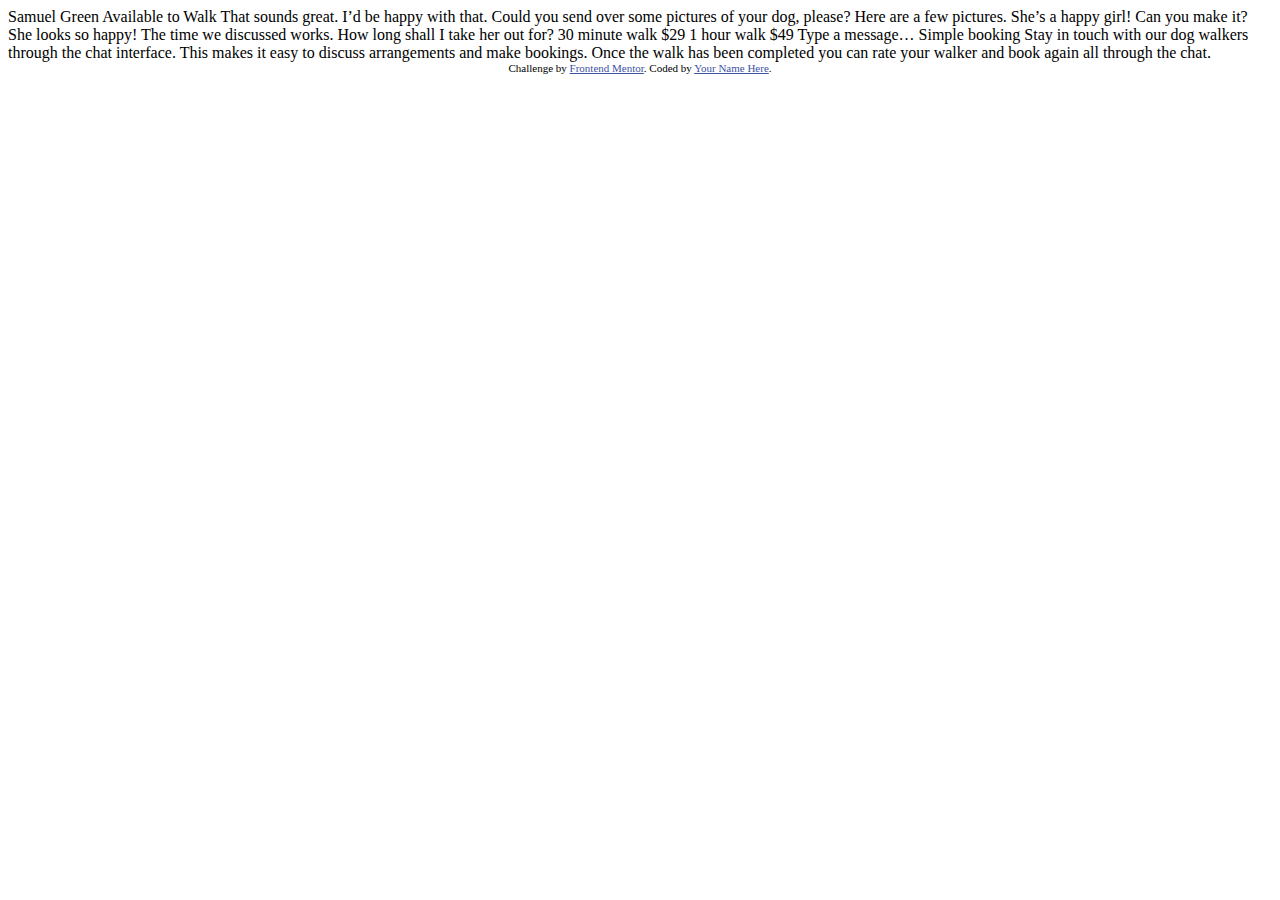
==== index.html @ 899926f1 "initiation" ====
<!DOCTYPE html>
<html lang="en">
<head>
  <meta charset="UTF-8">
  <meta name="viewport" content="width=device-width, initial-scale=1.0"> <!-- displays site properly based on user's device -->

  <link rel="icon" type="image/png" sizes="32x32" href="./images/favicon-32x32.png">
  
  <title>Frontend Mentor | [Challenge Name Here]</title>

  <!-- Feel free to remove these styles or customise in your own stylesheet 👍 -->
  <style>
    .attribution { font-size: 11px; text-align: center; }
    .attribution a { color: hsl(228, 45%, 44%); }
  </style>
</head>
<body>

  Samuel Green
  Available to Walk

  That sounds great. I’d be happy with that.

  Could you send over some pictures of your dog, please?

  Here are a few pictures. She’s a happy girl!

  Can you make it?

  She looks so happy! The time we discussed works. How long shall I take her out for?

  30 minute walk
  $29

  1 hour walk
  $49

  Type a message…

  Simple booking

  Stay in touch with our dog walkers through the chat interface. This makes it easy to 
  discuss arrangements and make bookings. Once the walk has been completed you can rate 
  your walker and book again all through the chat.
  
  <div class="attribution">
    Challenge by <a href="https://www.frontendmentor.io?ref=challenge" target="_blank">Frontend Mentor</a>. 
    Coded by <a href="#">Your Name Here</a>.
  </div>
</body>
</html>
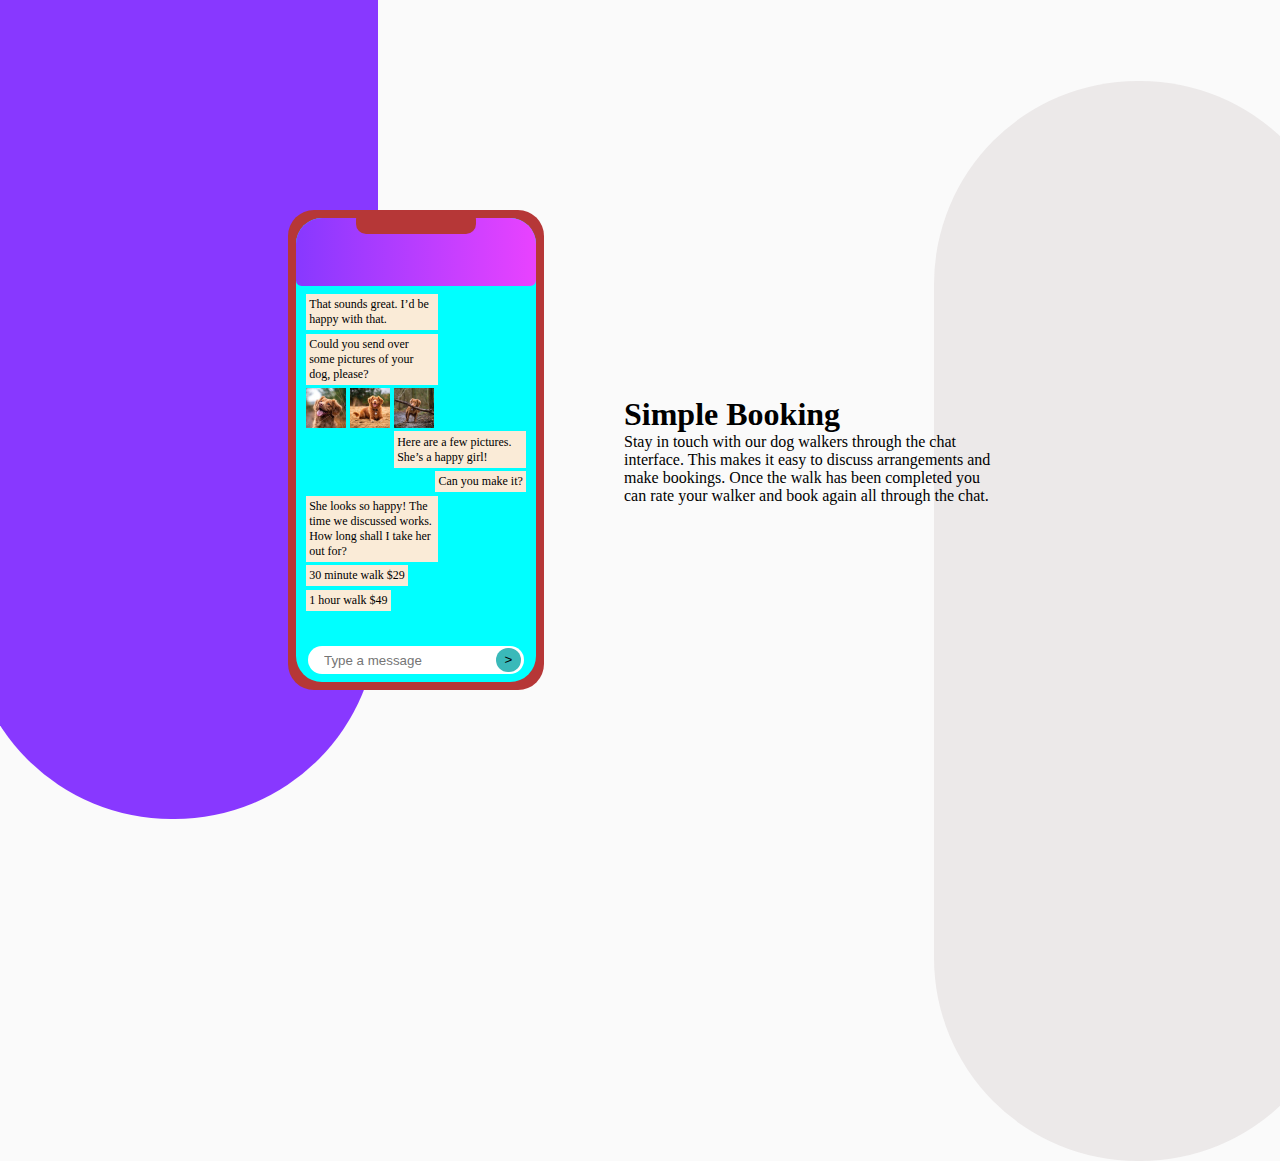
==== commit 3f7cf876: "basic formation" ====
--- a/index.html
+++ b/index.html
@@ -10,42 +10,80 @@
 
   <!-- Feel free to remove these styles or customise in your own stylesheet 👍 -->
   <style>
-    .attribution { font-size: 11px; text-align: center; }
+    .attribution { font-size: 11px; text-align: center; position: absolute;bottom: 2%;left: 40%;}
     .attribution a { color: hsl(228, 45%, 44%); }
   </style>
+  <!-- custom css -->
+  <link rel="stylesheet" href="style.css">
 </head>
 <body>
 
-  Samuel Green
+  <main class="container">
+
+    <div class="bg1 bg"></div>
+    <div class="content">
+      <div class="device">
+        <div class="device-body">
+          <div class="header">
+            <div class="space"></div>
+            <div class="header-top"></div>
+          </div>
+          <div class="chat-content">
+            <div class="row row1"><div class="message message1"><p>That sounds great. I’d be happy with that.</p> </div></div>
+            <div class="row row2"><div class="message message2"><p>Could you send over some pictures of your dog, please?</p> </div></div>
+            <div class="row row3"><div class="message message3"><img src="./images/dog-image-1.jpg" alt="dog" class="chat-image"><img src="./images/dog-image-2.jpg" alt="dog" class="chat-image"><img src="./images/dog-image-3.jpg" alt="dog" class="chat-image"></div></div>
+            <div class="row row4"><div class="message message4"><p>Here are a few pictures. She’s a happy girl!</p> </div></div>
+            <div class="row row5"><div class="message message5"><p>Can you make it?</p> </div></div>
+            <div class="row row6"><div class="message message6"><p>She looks so happy! The time we discussed works. How long shall I take her out for?</p> </div></div>
+            <div class="row row7"><div class="message message7"><p>30 minute walk
+              $29</p> </div></div>
+            <div class="row row8"><div class="message message8"><p>1 hour walk
+              $49</p> </div></div>
+          </div>
+          <form class="footer">
+            <input type="text" class="chat-input" placeholder="Type a message"><button class="send-btn">></button>
+          </form>
+        </div>
+      </div>
+      <div class="description">
+        <h1>Simple Booking</h1>
+        <p>Stay in touch with our dog walkers through the chat interface. This makes it easy to 
+          discuss arrangements and make bookings. Once the walk has been completed you can rate 
+          your walker and book again all through the chat.</p>
+      </div>
+    </div>
+    <div class="bg2 bg"></div>
+
+  </main>
+<!-- 
+  <div class="attribution">
+    Challenge by <a href="https://www.frontendmentor.io?ref=challenge" target="_blank">Frontend Mentor</a>. 
+    Coded by <a href="#">Your Name Here</a>.
+  </div> -->
+
+  <!-- Samuel Green
   Available to Walk
 
-  That sounds great. I’d be happy with that.
+  
 
-  Could you send over some pictures of your dog, please?
+  
 
-  Here are a few pictures. She’s a happy girl!
+  
 
-  Can you make it?
+  
 
-  She looks so happy! The time we discussed works. How long shall I take her out for?
+  
 
-  30 minute walk
-  $29
+  
 
-  1 hour walk
-  $49
+  
 
   Type a message…
 
-  Simple booking
+  Simple booking -->
 
-  Stay in touch with our dog walkers through the chat interface. This makes it easy to 
-  discuss arrangements and make bookings. Once the walk has been completed you can rate 
-  your walker and book again all through the chat.
   
-  <div class="attribution">
-    Challenge by <a href="https://www.frontendmentor.io?ref=challenge" target="_blank">Frontend Mentor</a>. 
-    Coded by <a href="#">Your Name Here</a>.
-  </div>
+  
+
 </body>
 </html>--- a/style.css
+++ b/style.css
@@ -0,0 +1,204 @@
+/* font Rubik */
+@import url('https://fonts.googleapis.com/css2?family=Rubik:wght@500;700;900&display=swap');
+
+/* global styling */
+*{
+  padding: 0;
+  margin: 0;
+  box-sizing: border-box;
+}
+
+html{
+  font-size: 16px;
+}
+
+body{
+  width: 100vw;
+  height: 100vh;
+  background-color: hsl(0, 0%, 98%);
+  overflow: hidden;
+}
+
+:root{
+  /* primary */
+  --Pale-Violet-sub-heading-at-the-top-of-the-app-UI: hsl(276, 100%, 81%);
+  --Moderate-Violet-chat-on-the-left: hsl(276, 55%, 52%);
+  --Desaturated-Dark-Violet-chat-on-the-right: hsl(271, 15%, 43%);
+  --Grayish-Blue-placeholder-text: hsl(206, 6%, 79%);
+  --Very-Dark-Desaturated-Violet-main-heading: hsl(271, 36%, 24%);
+  --Dark-Grayish-Violet-paragraph: hsl(270, 7%, 64%);
+  /* Gradients */
+  --Light-Magenta: hsl(293, 100%, 63%);
+  --Light-Violet: hsl(264, 100%, 61%);
+  /* Secondary */
+  --White: hsl(0, 0%, 100%);
+  --Light-Grayish-Violet-app-background: hsl(270, 20%, 96%);
+  --Very-Dark-Desaturated-Violet-submit-button-background: hsl(271, 36%, 24%);
+  --Very-Light-Magenta-radio-button-outline: hsl(289, 100%, 72%);
+}
+
+/* project css  */
+.container{
+  width: 100%;
+  height: 100%;
+  display: flex;
+  justify-content: center;
+  align-items: center;
+  
+}
+.bg{
+  width: 32%;
+  height: 120%;
+  border-radius: 12.7rem;
+  -webkit-border-radius: 12.7rem;
+  -moz-border-radius: 12.7rem;
+  -ms-border-radius: 12.7rem;
+  -o-border-radius: 12.7rem;
+  position: absolute;
+  z-index: -1;
+}
+.bg1{
+  /* background: linear-gradient(to right,var(--Light-Violet),var(--Light-Magenta)); */
+  background-color: var(--Light-Violet);
+  top: -29%;
+  left: -2.5%;
+}
+.bg2{
+  background-color: rgb(236, 233, 233);
+  position: absolute;
+  bottom: -29%;
+  right: -5%;
+}
+
+.content{
+  display: flex;
+  gap: 5rem;
+}
+.device{
+  width: 16rem;
+  height: 30rem;
+  background-color: rgb(182, 55, 55);
+  border-radius: 26px;
+  -webkit-border-radius: 26px;
+  -moz-border-radius: 26px;
+  -ms-border-radius: 26px;
+  -o-border-radius: 26px;
+  display: flex;
+  justify-content: center;
+  align-items: center;
+}
+.device-body{
+  background-color: aqua;
+  width: calc(16rem - 16px);
+  height: calc(30rem - 16px);
+  border-radius: 26px;
+  -webkit-border-radius: 26px;
+  -moz-border-radius: 26px;
+  -ms-border-radius: 26px;
+  -o-border-radius: 26px;
+  overflow: hidden;
+  display: flex;
+  flex-direction: column;
+  
+  padding-bottom: 10px;
+  position: relative;
+}
+.header{
+  background: linear-gradient(to right,var(--Light-Violet),var(--Light-Magenta));
+  height: 15%;
+  display: flex;
+  flex-direction: column;
+  align-items: center;
+  border-radius: .35rem;
+  -webkit-border-radius: .35rem;
+  -moz-border-radius: .35rem;
+  -ms-border-radius: .35rem;
+  -o-border-radius: .35rem;
+}
+.space{
+  background-color: rgb(182, 55, 55);
+  width: 50%;
+  height: 1.5rem;
+  border-radius: 10px;
+  -webkit-border-radius: 10px;
+  -moz-border-radius: 10px;
+  -ms-border-radius: 10px;
+  -o-border-radius: 10px;
+  position: relative;
+  top: -8px;
+}
+.chat-content{
+  margin-top: 0.5rem;
+  display: flex;
+  flex-direction: column;
+  gap: 0.2rem;
+  padding: 0 10px;
+}
+.footer{
+  width: 100%;
+  display: flex;
+  justify-content: center;
+  gap: 0.5rem;
+  position: absolute;
+  bottom: 0.5rem;
+}
+.chat-input{
+  width: 90%;
+  height: 1.75rem;
+  border-radius: 1rem;
+  -webkit-border-radius: 1rem;
+  -moz-border-radius: 1rem;
+  -ms-border-radius: 1rem;
+  -o-border-radius: 1rem;
+  border: none;
+  padding-left: 1rem;
+}
+.send-btn{
+  width: 1.55rem;
+  height: 1.55rem;
+  position: absolute;
+  border: none;
+  background-color: rgb(58, 185, 185);
+  border-radius: 50%;
+  -webkit-border-radius: 50%;
+  -moz-border-radius: 50%;
+  -ms-border-radius: 50%;
+  -o-border-radius: 50%;
+  right: 0.95rem;
+  top: 0.1rem;
+}
+.row{
+  width: 100%;
+}
+.message{
+  width: 60%;
+}
+.message p{
+  width: fit-content;
+  font-size: 0.75rem;
+  background-color: antiquewhite;
+  padding: 0.2rem;
+}
+.row4, .row5{
+  display: flex;
+  justify-content: end;
+  
+}
+.message4, .message5{
+  display: flex;
+  justify-content: end;
+}
+.message3{
+  display: flex;
+  gap: 0.25rem;
+}
+.chat-image{
+  width: 2.5rem;
+  height: 2.5rem;
+}
+.description{
+  width: 23rem;
+  display: flex;
+  flex-direction: column;
+  justify-content: center;
+} 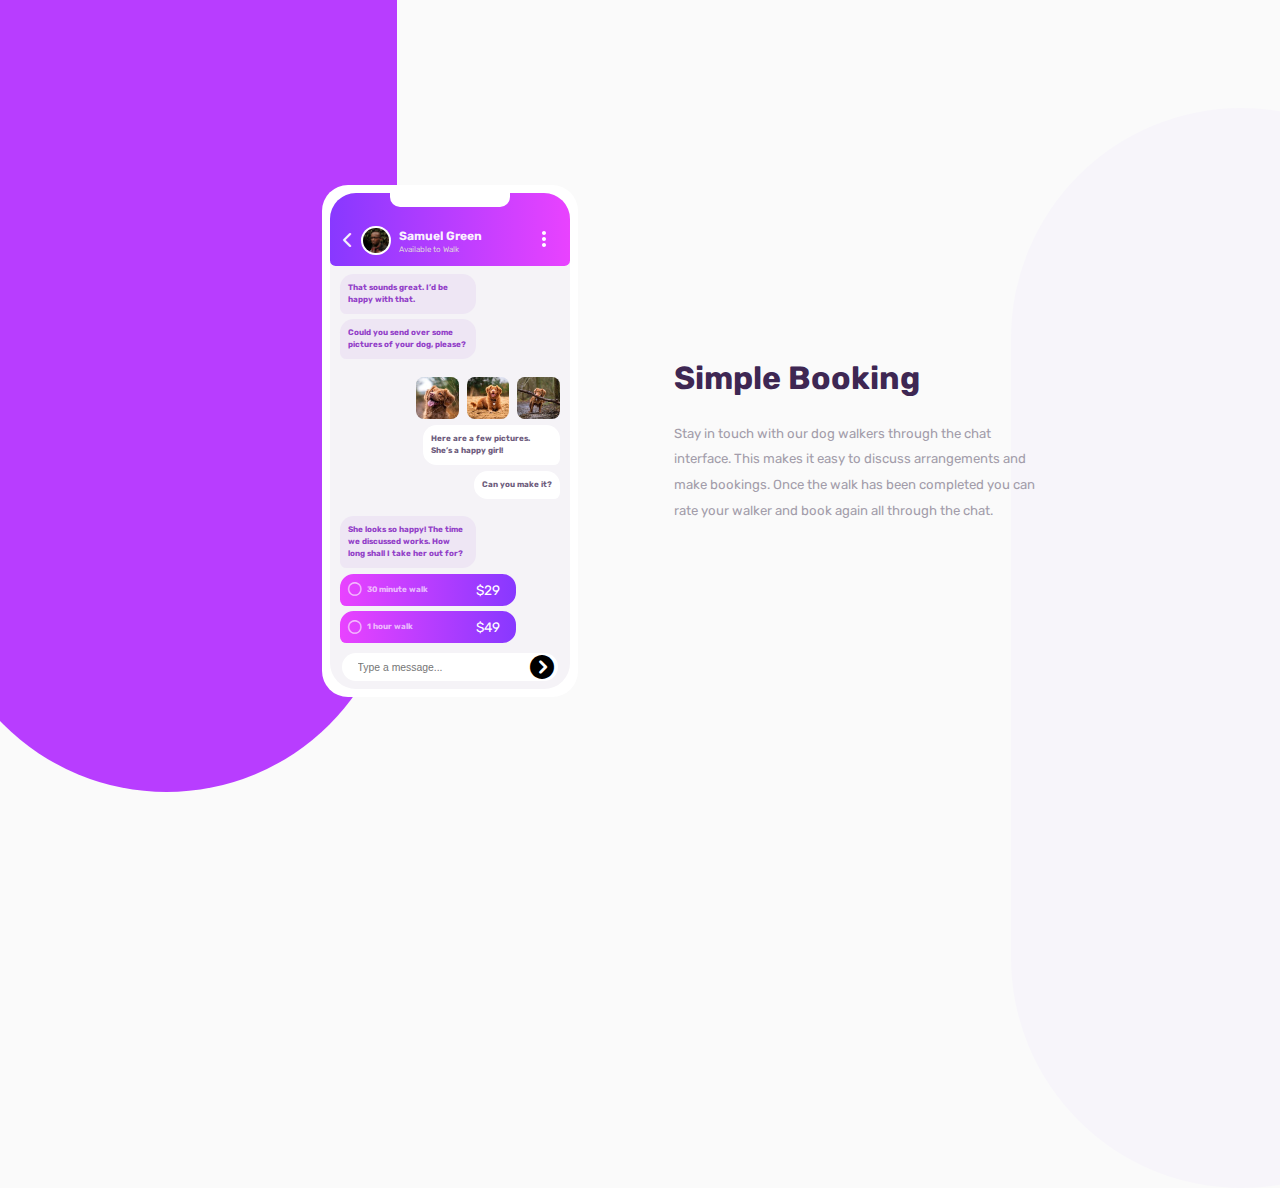
==== commit 30533ca6: "desktop design ready" ====
--- a/index.html
+++ b/index.html
@@ -1,21 +1,36 @@
 <!DOCTYPE html>
 <html lang="en">
+
 <head>
   <meta charset="UTF-8">
-  <meta name="viewport" content="width=device-width, initial-scale=1.0"> <!-- displays site properly based on user's device -->
+  <meta name="viewport" content="width=device-width, initial-scale=1.0">
+  <!-- displays site properly based on user's device -->
 
   <link rel="icon" type="image/png" sizes="32x32" href="./images/favicon-32x32.png">
-  
+
   <title>Frontend Mentor | [Challenge Name Here]</title>
-
+  <!-- font awesome icon cdn -->
+  <link rel="stylesheet" href="https://cdnjs.cloudflare.com/ajax/libs/font-awesome/6.0.0/css/all.css"
+    integrity="sha512-E+53kXnJyuZFSz75xSmTfCpUNj3gp9Bd80TeQQMTPJTVWDRHPOpEYczGwWtsZXvaiz27cqvhdH8U+g/NMYua3A=="
+    crossorigin="anonymous" referrerpolicy="no-referrer" />
   <!-- Feel free to remove these styles or customise in your own stylesheet 👍 -->
   <style>
-    .attribution { font-size: 11px; text-align: center; position: absolute;bottom: 2%;left: 40%;}
-    .attribution a { color: hsl(228, 45%, 44%); }
+    .attribution {
+      font-size: 11px;
+      text-align: center;
+      position: absolute;
+      bottom: 2%;
+      left: 40%;
+    }
+
+    .attribution a {
+      color: hsl(228, 45%, 44%);
+    }
   </style>
   <!-- custom css -->
   <link rel="stylesheet" href="style.css">
 </head>
+
 <body>
 
   <main class="container">
@@ -26,43 +41,89 @@
         <div class="device-body">
           <div class="header">
             <div class="space"></div>
-            <div class="header-top"></div>
+            <div class="header-top">
+              <div class="header-left">
+                <div class="back-key"><i class="fa-solid fa-chevron-left"></i></div>
+                <div class="profile-picture-plate">
+                  <div class="profile-picture"><img src="./images/avatar.jpg" alt="profile-picture" class="profile-picture"></div>
+                </div>
+                <div class="profile-details">
+                  <strong>Samuel Green</strong>
+                  <p>Available to Walk</p>
+                </div>
+              </div>
+              <div class="header-right">
+                <img src="./images/more_vert_black_24dp.svg" alt="more_vert_black_24dp">
+              </div>
+            </div>
           </div>
           <div class="chat-content">
-            <div class="row row1"><div class="message message1"><p>That sounds great. I’d be happy with that.</p> </div></div>
-            <div class="row row2"><div class="message message2"><p>Could you send over some pictures of your dog, please?</p> </div></div>
-            <div class="row row3"><div class="message message3"><img src="./images/dog-image-1.jpg" alt="dog" class="chat-image"><img src="./images/dog-image-2.jpg" alt="dog" class="chat-image"><img src="./images/dog-image-3.jpg" alt="dog" class="chat-image"></div></div>
-            <div class="row row4"><div class="message message4"><p>Here are a few pictures. She’s a happy girl!</p> </div></div>
-            <div class="row row5"><div class="message message5"><p>Can you make it?</p> </div></div>
-            <div class="row row6"><div class="message message6"><p>She looks so happy! The time we discussed works. How long shall I take her out for?</p> </div></div>
-            <div class="row row7"><div class="message message7"><p>30 minute walk
-              $29</p> </div></div>
-            <div class="row row8"><div class="message message8"><p>1 hour walk
-              $49</p> </div></div>
+            <div class="row row1">
+              <div class="message message1">
+                <p>That sounds great. I’d be happy with that.</p>
+              </div>
+            </div>
+            <div class="row row2">
+              <div class="message message2">
+                <p>Could you send over some pictures of your dog, please?</p>
+              </div>
+            </div>
+            <div class="row row3">
+              <div class="message message3"><img src="./images/dog-image-1.jpg" alt="dog" class="chat-image"><img
+                  src="./images/dog-image-2.jpg" alt="dog" class="chat-image"><img src="./images/dog-image-3.jpg"
+                  alt="dog" class="chat-image"></div>
+            </div>
+            <div class="row row4">
+              <div class="message message4">
+                <p>Here are a few pictures. She’s a happy girl!</p>
+              </div>
+            </div>
+            <div class="row row5">
+              <div class="message message5">
+                <p>Can you make it?</p>
+              </div>
+            </div>
+            <div class="row row6">
+              <div class="message message6">
+                <p>She looks so happy! The time we discussed works. How long shall I take her out for?</p>
+              </div>
+            </div>
+            <div class="row row7">
+              <div class="message message7">
+                <p><i class="fa-regular fa-circle"></i>30 minute walk</p>
+                <span>$29</span>
+              </div>
+            </div>
+            <div class="row row8">
+              <div class="message message8">
+                <p><i class="fa-regular fa-circle"></i>1 hour walk</p>
+                <span>$49</span>
+              </div>
+            </div>
           </div>
           <form class="footer">
-            <input type="text" class="chat-input" placeholder="Type a message"><button class="send-btn">></button>
+            <input type="text" class="chat-input" placeholder="Type a message..."><button class="send-btn"><i class="fa-solid fa-circle-chevron-right"></i></button>
           </form>
         </div>
       </div>
       <div class="description">
         <h1>Simple Booking</h1>
-        <p>Stay in touch with our dog walkers through the chat interface. This makes it easy to 
-          discuss arrangements and make bookings. Once the walk has been completed you can rate 
+        <p>Stay in touch with our dog walkers through the chat interface. This makes it easy to
+          discuss arrangements and make bookings. Once the walk has been completed you can rate
           your walker and book again all through the chat.</p>
       </div>
     </div>
     <div class="bg2 bg"></div>
 
   </main>
-<!-- 
+  <!-- 
   <div class="attribution">
     Challenge by <a href="https://www.frontendmentor.io?ref=challenge" target="_blank">Frontend Mentor</a>. 
     Coded by <a href="#">Your Name Here</a>.
   </div> -->
 
-  <!-- Samuel Green
-  Available to Walk
+  <!-- 
+  
 
   
 
@@ -82,8 +143,9 @@
 
   Simple booking -->
 
-  
-  
+
+
 
 </body>
+
 </html>--- a/style.css
+++ b/style.css
@@ -17,6 +17,11 @@
   height: 100vh;
   background-color: hsl(0, 0%, 98%);
   overflow: hidden;
+  font-family: 'Rubik', sans-serif;
+  user-select: none;
+}
+p{
+  line-height: 0.75rem;
 }
 
 :root{
@@ -47,37 +52,40 @@
   
 }
 .bg{
-  width: 32%;
+  width: 36%;
   height: 120%;
-  border-radius: 12.7rem;
-  -webkit-border-radius: 12.7rem;
-  -moz-border-radius: 12.7rem;
-  -ms-border-radius: 12.7rem;
-  -o-border-radius: 12.7rem;
+  border-radius: 15rem;
+  -webkit-border-radius: 15rem;
+  -moz-border-radius: 15rem;
+  -ms-border-radius: 15rem;
+  -o-border-radius: 15rem;
   position: absolute;
   z-index: -1;
 }
 .bg1{
   /* background: linear-gradient(to right,var(--Light-Violet),var(--Light-Magenta)); */
-  background-color: var(--Light-Violet);
-  top: -29%;
-  left: -2.5%;
+  background-color: hsl(278, 100%, 62%);
+  top: -32%;
+  left: -5%;
 }
 .bg2{
-  background-color: rgb(236, 233, 233);
+  background-color: hsl(264, 33%, 97%);
   position: absolute;
-  bottom: -29%;
-  right: -5%;
+  bottom: -32%;
+  right: -15%;
 }
 
 .content{
   display: flex;
-  gap: 5rem;
+  gap: 6rem;
+  position: relative;
+  left: 3.5%;
+  top: -1%;
 }
 .device{
   width: 16rem;
-  height: 30rem;
-  background-color: rgb(182, 55, 55);
+  height: 32rem;
+  background-color: white;
   border-radius: 26px;
   -webkit-border-radius: 26px;
   -moz-border-radius: 26px;
@@ -88,9 +96,9 @@
   align-items: center;
 }
 .device-body{
-  background-color: aqua;
+  background-color: var(--Light-Grayish-Violet-app-background);
   width: calc(16rem - 16px);
-  height: calc(30rem - 16px);
+  height: calc(32rem - 16px);
   border-radius: 26px;
   -webkit-border-radius: 26px;
   -moz-border-radius: 26px;
@@ -115,8 +123,56 @@
   -ms-border-radius: .35rem;
   -o-border-radius: .35rem;
 }
+.header-top{
+  display: flex;
+  justify-content: space-between;
+  width: 100%;
+  align-items: center;
+  margin-top: 0.5rem;
+  padding: 0 0.85rem;
+  color:rgba(255, 254, 254,0.95);
+
+}
+.header-left{
+  display: flex;
+  align-items: center;
+  gap: 0.5rem;
+  
+
+}
+.profile-picture-plate{
+  width: 1.85rem;
+  height: 1.85rem;
+  background-color: white;
+  border-radius: 50%;
+  -webkit-border-radius: 50%;
+  -moz-border-radius: 50%;
+  -ms-border-radius: 50%;
+  -o-border-radius: 50%;
+  display: flex;
+  align-items: center;
+  justify-content: center;
+}
+.profile-picture{
+  width: 1.6rem;
+  height: 1.6rem;
+  
+  border-radius: 50%;
+  -webkit-border-radius: 50%;
+  -moz-border-radius: 50%;
+  -ms-border-radius: 50%;
+  -o-border-radius: 50%;
+  
+}
+.profile-details strong{
+  font-size: 0.75rem;
+}
+.profile-details p{
+  font-size: 0.5rem;
+  color:rgba(224, 220, 220, 0.95);
+}
 .space{
-  background-color: rgb(182, 55, 55);
+  background-color: #fff;
   width: 50%;
   height: 1.5rem;
   border-radius: 10px;
@@ -125,13 +181,13 @@
   -ms-border-radius: 10px;
   -o-border-radius: 10px;
   position: relative;
-  top: -8px;
+  top: -10px;
 }
 .chat-content{
   margin-top: 0.5rem;
   display: flex;
   flex-direction: column;
-  gap: 0.2rem;
+  gap: 0.35rem;
   padding: 0 10px;
 }
 .footer{
@@ -152,53 +208,124 @@
   -o-border-radius: 1rem;
   border: none;
   padding-left: 1rem;
+  color: var(--Grayish-Blue-placeholder-text);
+  font-size: 0.65rem;
+}
+.chat-input:focus{
+  outline: none;
+  border: none;
 }
 .send-btn{
-  width: 1.55rem;
-  height: 1.55rem;
+  
   position: absolute;
   border: none;
-  background-color: rgb(58, 185, 185);
-  border-radius: 50%;
-  -webkit-border-radius: 50%;
-  -moz-border-radius: 50%;
-  -ms-border-radius: 50%;
-  -o-border-radius: 50%;
+  background: none;
   right: 0.95rem;
   top: 0.1rem;
+  font-size: 1.5rem;
+  display: flex;
+  align-items: center;
 }
 .row{
   width: 100%;
 }
 .message{
-  width: 60%;
+  width: 62%;
 }
 .message p{
   width: fit-content;
-  font-size: 0.75rem;
-  background-color: antiquewhite;
-  padding: 0.2rem;
-}
-.row4, .row5{
+  font-size: 0.5rem;
+  font-weight: 700;
+  background-color: hsl(272, 41%, 93%);
+  color: var(--Moderate-Violet-chat-on-the-left);
+  padding: 0.5rem;
+  border-radius: 0.85rem 0.85rem 0.85rem 0.4rem;
+  -webkit-border-radius: 0.85rem 0.85rem 0.85rem 0.4rem;
+  -moz-border-radius: 0.85rem 0.85rem 0.85rem 0.4rem;
+  -ms-border-radius: 0.85rem 0.85rem 0.85rem 0.4rem;
+  -o-border-radius: 0.85rem 0.85rem 0.85rem 0.4rem;
+}
+.row3, .row4, .row5{
   display: flex;
   justify-content: end;
   
 }
-.message4, .message5{
+.message3, .message4, .message5{
   display: flex;
   justify-content: end;
 }
+.message3 p, .message4 p, .message5 p{
+  border-radius: 0.85rem 0.85rem 0.4rem 0.85rem ;
+  -webkit-border-radius: 0.85rem 0.85rem 0.4rem 0.85rem ;
+  -moz-border-radius: 0.85rem 0.85rem 0.4rem 0.85rem ;
+  -ms-border-radius: 0.85rem 0.85rem 0.4rem 0.85rem ;
+  -o-border-radius: 0.85rem 0.85rem 0.4rem 0.85rem ;
+  background-color: #fff;
+  color: var(--Desaturated-Dark-Violet-chat-on-the-right);
+}
 .message3{
   display: flex;
-  gap: 0.25rem;
-}
+  gap: 0.5rem;
+  margin-top: 0.75rem;
+  
+}
+.message6{
+  margin-top: 0.75rem;
+
+}
+.message7, .message8{
+  background: linear-gradient(to left,var(--Light-Violet),var(--Light-Magenta));
+  width: 80%;
+  border-radius: 0.85rem 0.85rem 0.85rem 0.4rem;
+  -webkit-border-radius: 0.85rem 0.85rem 0.85rem 0.4rem;
+  -moz-border-radius: 0.85rem 0.85rem 0.85rem 0.4rem;
+  -ms-border-radius: 0.85rem 0.85rem 0.85rem 0.4rem;
+  -o-border-radius: 0.85rem 0.85rem 0.85rem 0.4rem;
+  height: 2rem;
+  display: flex;
+  align-items: center;
+  justify-content: space-between;
+  padding-right: 1rem;
+}
+.message7 p, .message8 p{
+  background-color: inherit;
+  display: flex;
+  align-items: center;
+  color:rgba(255, 254, 254,0.65);
+  
+  
+}
+.message7 span, .message8 span{
+  color: #fff;
+  font-size: 0.85rem;
+}
+.message7 p i, .message8 p i{
+  font-size: 0.85rem;
+  padding-right: 0.35rem;
+}
+
 .chat-image{
-  width: 2.5rem;
-  height: 2.5rem;
+  width: 2.65rem;
+  height: 2.65rem;
+  border-radius: 0.5rem;
+  -webkit-border-radius: 0.5rem;
+  -moz-border-radius: 0.5rem;
+  -ms-border-radius: 0.5rem;
+  -o-border-radius: 0.5rem;
 }
 .description{
-  width: 23rem;
-  display: flex;
+
+  width: 23.4rem;
+  display: flex;
+  gap: 1.5rem;
   flex-direction: column;
   justify-content: center;
-} +} 
+.description h1{
+  color: var(--Very-Dark-Desaturated-Violet-main-heading);
+}
+.description p{
+  line-height: 1.6rem;
+  font-size: 0.825rem;
+  color: var(--Dark-Grayish-Violet-paragraph);
+}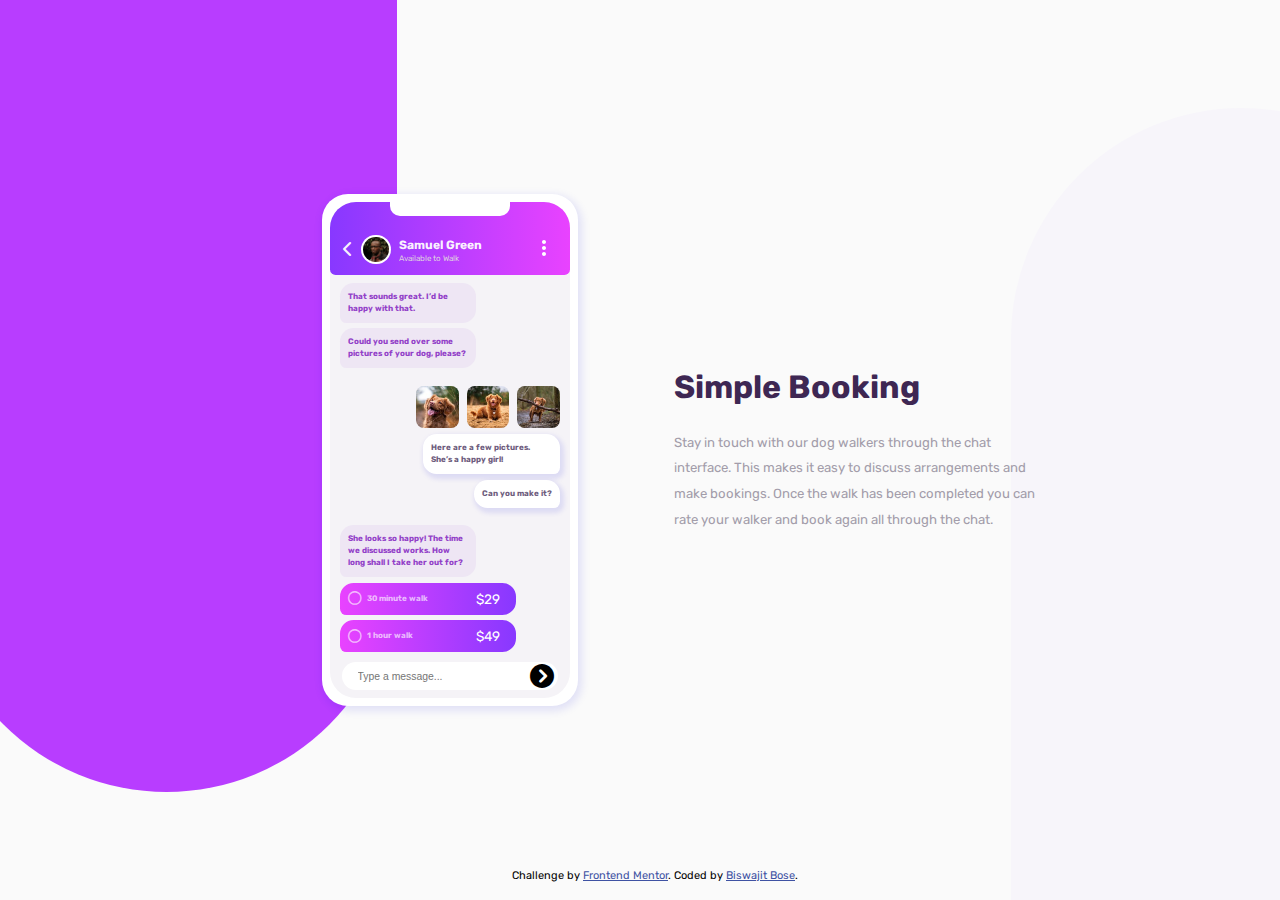
==== commit 05f12a4a: "attribution visibled" ====
--- a/index.html
+++ b/index.html
@@ -116,32 +116,11 @@
     <div class="bg2 bg"></div>
 
   </main>
-  <!-- 
+  
   <div class="attribution">
     Challenge by <a href="https://www.frontendmentor.io?ref=challenge" target="_blank">Frontend Mentor</a>. 
-    Coded by <a href="#">Your Name Here</a>.
-  </div> -->
-
-  <!-- 
-  
-
-  
-
-  
-
-  
-
-  
-
-  
-
-  
-
-  
-
-  Type a message…
-
-  Simple booking -->
+    Coded by <a href="#">Biswajit Bose</a>.
+  </div>
 
 
 
--- a/style.css
+++ b/style.css
@@ -14,9 +14,8 @@
 
 body{
   width: 100vw;
-  height: 100vh;
+  min-height: 100vh;
   background-color: hsl(0, 0%, 98%);
-  overflow: hidden;
   font-family: 'Rubik', sans-serif;
   user-select: none;
 }
@@ -45,10 +44,13 @@
 /* project css  */
 .container{
   width: 100%;
-  height: 100%;
-  display: flex;
-  justify-content: center;
-  align-items: center;
+  min-height: 100vh;
+  display: flex;
+  justify-content: center;
+  align-items: center;
+  overflow-x: hidden;
+  position: relative;
+  overflow-y: hidden;
   
 }
 .bg{
@@ -94,6 +96,7 @@
   display: flex;
   justify-content: center;
   align-items: center;
+  box-shadow: 2px 3px 8px 2px rgba(0, 0, 220, 0.1);
 }
 .device-body{
   background-color: var(--Light-Grayish-Violet-app-background);
@@ -262,6 +265,8 @@
   -o-border-radius: 0.85rem 0.85rem 0.4rem 0.85rem ;
   background-color: #fff;
   color: var(--Desaturated-Dark-Violet-chat-on-the-right);
+  box-shadow: 2px 3px 5px 2px rgba(0, 0, 220, 0.1);
+
 }
 .message3{
   display: flex;
@@ -328,4 +333,44 @@
   line-height: 1.6rem;
   font-size: 0.825rem;
   color: var(--Dark-Grayish-Violet-paragraph);
+}
+
+
+/* media queries */
+@media(max-width:991px){
+  .content{
+    flex-direction: column;
+    margin: 3rem 0rem;
+  }
+  .bg{
+    width: 50%;
+    height: 80%;
+  }
+  
+}
+@media(max-width:576px){
+  html{
+    font-size: 10px;
+  }
+  .bg{
+    width: 65%;
+    height: 80%;
+  }
+  .description{
+    width: 18rem;
+  }
+  .description p{
+    font-size: 0.9rem;
+    text-align: center;
+  }
+  .message3{
+    margin-top: 0.2rem;
+  }
+  .message6{
+    margin-top: 0.2rem;
+  
+  }
+  .chat-content{
+    gap: 0.25rem;
+  }
 }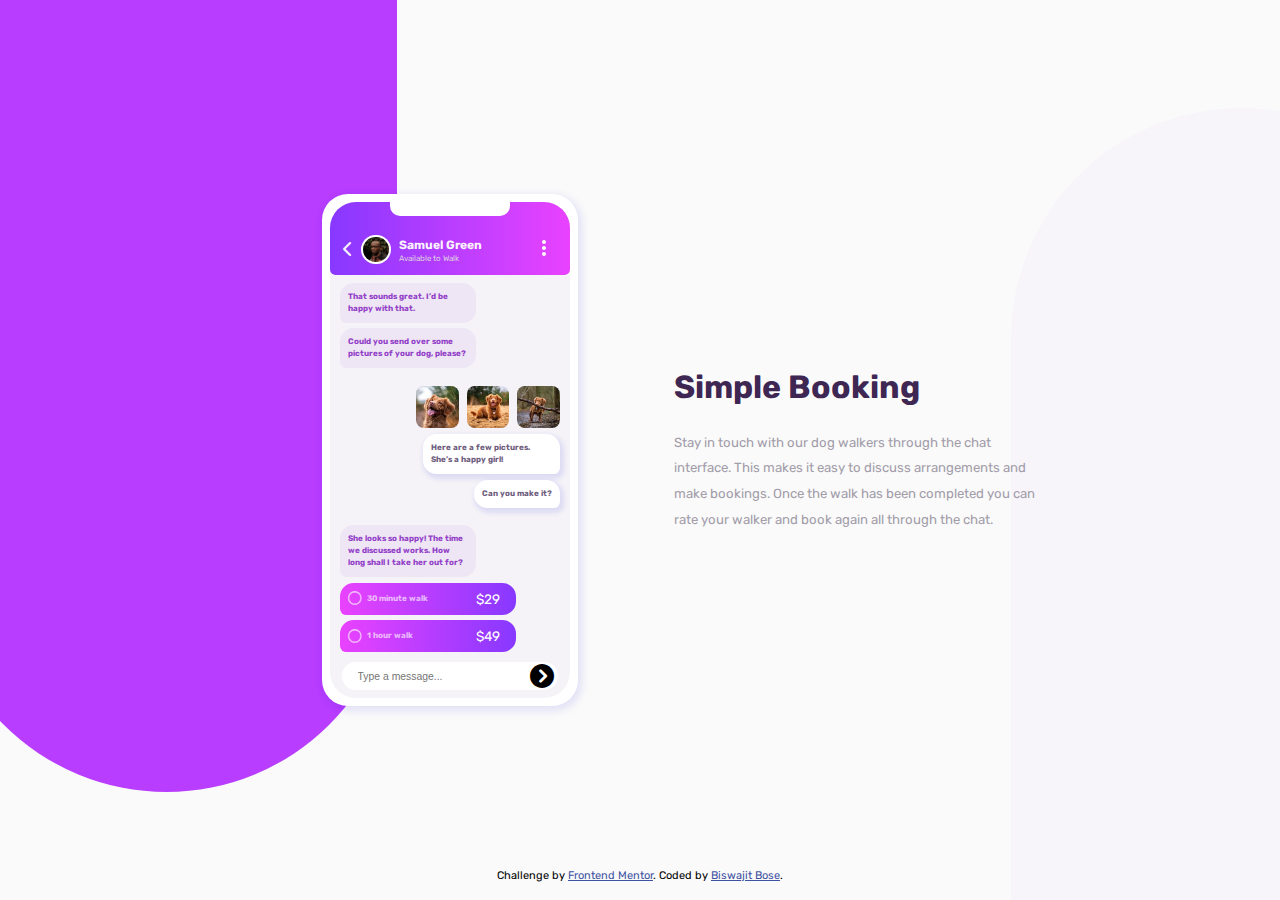
==== commit 7c4deb78: "minor change in attribution" ====
--- a/index.html
+++ b/index.html
@@ -20,7 +20,9 @@
       text-align: center;
       position: absolute;
       bottom: 2%;
-      left: 40%;
+      left: 50%;
+      transform: translate(-50%);
+
     }
 
     .attribution a {
